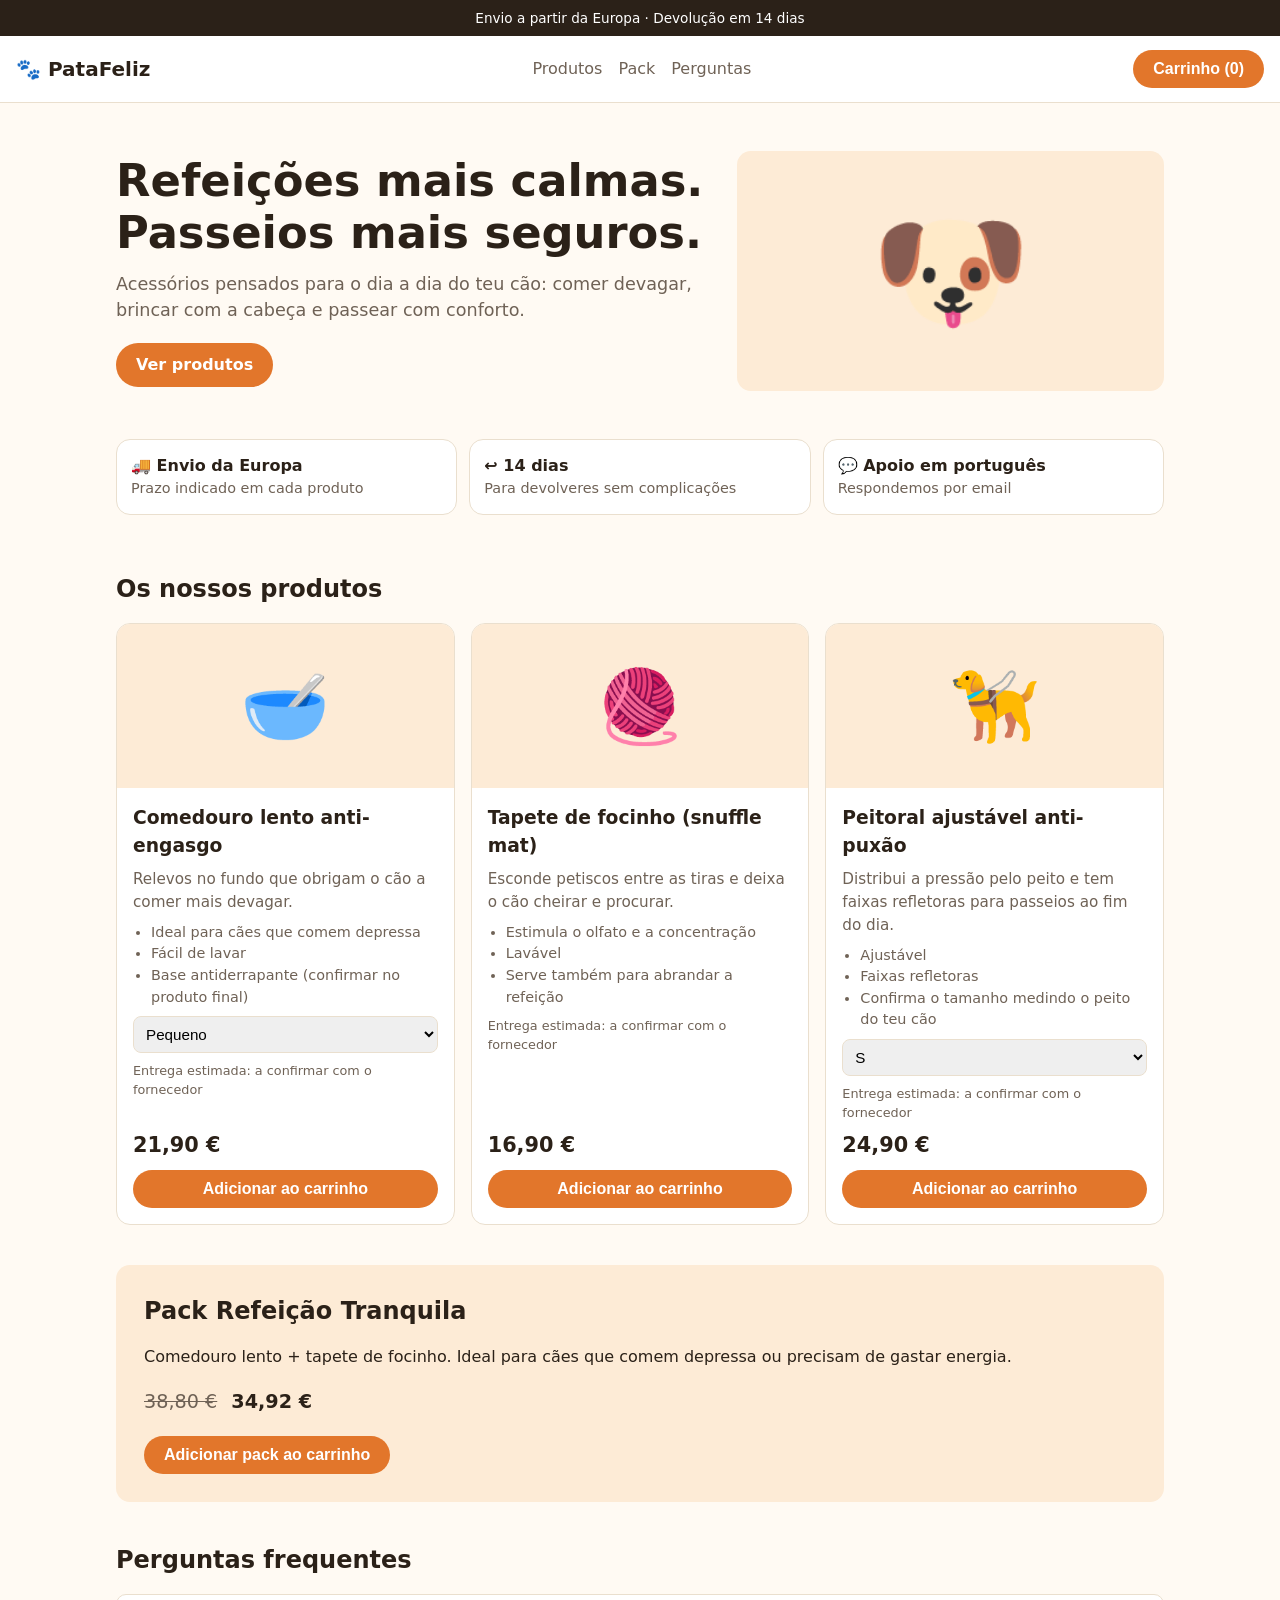
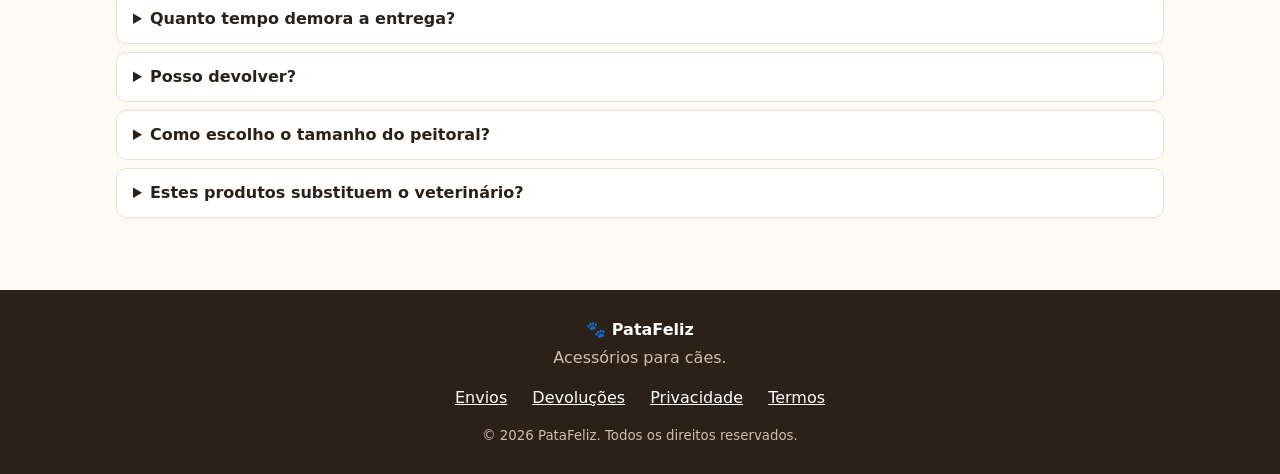
==== index.html @ 1c1d85e0 "Adiciona loja estática de acessórios para cães (dropshipping) Co-Authored-By: Claude Sonnet 5.5 <nor" ====
<!doctype html>
<html lang="pt-PT">
<head>
  <meta charset="utf-8">
  <meta name="viewport" content="width=device-width, initial-scale=1">
  <title>PataFeliz | Acessórios para cães</title>
  <meta name="description" content="Comedouros lentos, tapetes de focinho e peitorais para cães. Enviado a partir da Europa.">
  <link rel="stylesheet" href="styles.css">
</head>
<body>
  <div class="topbar">Envio a partir da Europa · Devolução em 14 dias</div>

  <header class="header">
    <a class="logo" href="#">🐾 PataFeliz</a>
    <nav>
      <a href="#produtos">Produtos</a>
      <a href="#pack">Pack</a>
      <a href="#faq">Perguntas</a>
    </nav>
    <button class="cart-btn" id="cartBtn" aria-label="Abrir carrinho">Carrinho (<span id="cartCount">0</span>)</button>
  </header>

  <main>
    <section class="hero">
      <div class="hero-text">
        <h1>Refeições mais calmas. Passeios mais seguros.</h1>
        <p>Acessórios pensados para o dia a dia do teu cão: comer devagar, brincar com a cabeça e passear com conforto.</p>
        <a class="btn" href="#produtos">Ver produtos</a>
      </div>
      <div class="hero-art" aria-hidden="true">🐶</div>
    </section>

    <section class="benefits">
      <div><strong>🚚 Envio da Europa</strong><span>Prazo indicado em cada produto</span></div>
      <div><strong>↩️ 14 dias</strong><span>Para devolveres sem complicações</span></div>
      <div><strong>💬 Apoio em português</strong><span>Respondemos por email</span></div>
    </section>

    <section id="produtos" class="section">
      <h2>Os nossos produtos</h2>
      <div class="grid" id="productGrid"></div>
    </section>

    <section id="pack" class="section pack">
      <h2>Pack Refeição Tranquila</h2>
      <p>Comedouro lento + tapete de focinho. Ideal para cães que comem depressa ou precisam de gastar energia.</p>
      <p class="pack-price"><span id="packOld"></span> <strong id="packPrice"></strong></p>
      <button class="btn" id="packBtn">Adicionar pack ao carrinho</button>
    </section>

    <section id="faq" class="section">
      <h2>Perguntas frequentes</h2>
      <details><summary>Quanto tempo demora a entrega?</summary><p>O prazo aparece em cada produto e depende do armazém do fornecedor. Recebes o código de seguimento por email assim que a encomenda for expedida.</p></details>
      <details><summary>Posso devolver?</summary><p>Sim. Tens 14 dias após a receção para desistir da compra. Vê os detalhes na <a href="politicas.html#devolucoes">política de devoluções</a>.</p></details>
      <details><summary>Como escolho o tamanho do peitoral?</summary><p>Mede o perímetro do peito do teu cão, no ponto mais largo, e compara com a tabela de tamanhos na página do produto.</p></details>
      <details><summary>Estes produtos substituem o veterinário?</summary><p>Não. São acessórios de conforto e rotina. Se o teu cão tem problemas de saúde ou de comportamento, fala com o veterinário.</p></details>
    </section>
  </main>

  <footer class="footer">
    <div>
      <strong>🐾 PataFeliz</strong>
      <p>Acessórios para cães.</p>
    </div>
    <div>
      <a href="politicas.html#envios">Envios</a>
      <a href="politicas.html#devolucoes">Devoluções</a>
      <a href="politicas.html#privacidade">Privacidade</a>
      <a href="politicas.html#termos">Termos</a>
    </div>
    <small>© <span id="year"></span> PataFeliz. Todos os direitos reservados.</small>
  </footer>

  <aside class="drawer" id="drawer" aria-hidden="true">
    <div class="drawer-head"><h3>O teu carrinho</h3><button id="closeCart" aria-label="Fechar">✕</button></div>
    <div id="cartItems"></div>
    <div class="drawer-foot">
      <p>Total: <strong id="cartTotal">0,00 €</strong></p>
      <button class="btn" id="checkoutBtn">Finalizar compra</button>
      <small id="checkoutNote"></small>
    </div>
  </aside>
  <div class="overlay" id="overlay"></div>

  <script src="app.js"></script>
</body>
</html>
---- styles.css ----
:root {
  --bg: #fffaf3;
  --ink: #2b2118;
  --muted: #6f6256;
  --brand: #e2762b;
  --brand-dark: #b95a18;
  --card: #ffffff;
  --line: #eadfce;
  --radius: 14px;
}
* { box-sizing: border-box; }
body {
  margin: 0;
  font-family: system-ui, -apple-system, "Segoe UI", Roboto, sans-serif;
  background: var(--bg);
  color: var(--ink);
  line-height: 1.5;
}
a { color: var(--brand-dark); }
.topbar { background: var(--ink); color: #fff; text-align: center; padding: 8px 16px; font-size: .85rem; }
.header {
  display: flex; align-items: center; justify-content: space-between; gap: 16px;
  padding: 14px 16px; border-bottom: 1px solid var(--line); background: #fff;
  position: sticky; top: 0; z-index: 10;
}
.logo { font-weight: 800; font-size: 1.25rem; text-decoration: none; color: var(--ink); }
.header nav { display: flex; gap: 16px; }
.header nav a { text-decoration: none; color: var(--muted); }
.cart-btn, .btn {
  background: var(--brand); color: #fff; border: 0; border-radius: 999px;
  padding: 10px 20px; font-size: 1rem; font-weight: 600; cursor: pointer; text-decoration: none; display: inline-block;
}
.cart-btn:hover, .btn:hover { background: var(--brand-dark); }
main { max-width: 1080px; margin: 0 auto; padding: 0 16px; }
.hero { display: grid; grid-template-columns: 1.4fr 1fr; align-items: center; gap: 24px; padding: 48px 0; }
.hero h1 { font-size: clamp(1.8rem, 5vw, 2.8rem); line-height: 1.15; margin: 0 0 12px; }
.hero p { color: var(--muted); font-size: 1.1rem; margin: 0 0 20px; }
.hero-art { font-size: 8rem; text-align: center; background: #fdebd6; border-radius: var(--radius); padding: 24px; }
.benefits { display: grid; grid-template-columns: repeat(3, 1fr); gap: 12px; margin-bottom: 32px; }
.benefits div { background: var(--card); border: 1px solid var(--line); border-radius: var(--radius); padding: 14px; display: flex; flex-direction: column; }
.benefits span { color: var(--muted); font-size: .9rem; }
.section { padding: 24px 0; }
.section h2 { margin: 0 0 16px; }
.grid { display: grid; grid-template-columns: repeat(auto-fill, minmax(260px, 1fr)); gap: 16px; }
.card { background: var(--card); border: 1px solid var(--line); border-radius: var(--radius); overflow: hidden; display: flex; flex-direction: column; }
.card-img { background: #fdebd6; font-size: 4.5rem; text-align: center; padding: 28px 0; }
.card-body { padding: 16px; display: flex; flex-direction: column; gap: 8px; flex: 1; }
.card h3 { margin: 0; }
.card p { margin: 0; color: var(--muted); font-size: .95rem; }
.card ul { margin: 0; padding-left: 18px; color: var(--muted); font-size: .9rem; }
.price { font-size: 1.3rem; font-weight: 800; margin-top: auto; }
.ship { font-size: .8rem; color: var(--muted); }
select { padding: 8px; border-radius: 8px; border: 1px solid var(--line); font-size: .95rem; }
.pack { background: #fdebd6; border-radius: var(--radius); padding: 28px; margin: 16px 0; }
.pack-price { font-size: 1.2rem; }
.pack-price span { text-decoration: line-through; color: var(--muted); margin-right: 8px; }
details { background: var(--card); border: 1px solid var(--line); border-radius: 10px; padding: 12px 16px; margin-bottom: 8px; }
summary { cursor: pointer; font-weight: 600; }
.footer { background: var(--ink); color: #fff; padding: 28px 16px; margin-top: 40px; display: grid; gap: 16px; text-align: center; }
.footer a { color: #fff; margin: 0 10px; }
.footer p { margin: 4px 0 0; color: #cbbfae; }
.footer small { color: #cbbfae; }
.overlay { position: fixed; inset: 0; background: rgba(0,0,0,.4); display: none; z-index: 20; }
.overlay.open { display: block; }
.drawer {
  position: fixed; top: 0; right: 0; height: 100%; width: min(400px, 100%); background: #fff;
  transform: translateX(100%); transition: transform .25s; z-index: 30; display: flex; flex-direction: column;
}
.drawer.open { transform: none; }
.drawer-head { display: flex; justify-content: space-between; align-items: center; padding: 16px; border-bottom: 1px solid var(--line); }
.drawer-head h3 { margin: 0; }
.drawer-head button { background: none; border: 0; font-size: 1.2rem; cursor: pointer; }
#cartItems { flex: 1; overflow: auto; padding: 16px; }
.cart-line { display: flex; justify-content: space-between; gap: 8px; padding: 10px 0; border-bottom: 1px solid var(--line); }
.cart-line small { color: var(--muted); display: block; }
.cart-line button { background: none; border: 0; color: var(--brand-dark); cursor: pointer; }
.drawer-foot { padding: 16px; border-top: 1px solid var(--line); display: grid; gap: 8px; }
.drawer-foot small { color: var(--muted); }
.legal { max-width: 760px; margin: 0 auto; padding: 24px 16px; }
.legal h2 { margin-top: 32px; }
.todo { background: #fff3cd; border: 1px solid #ecd58a; padding: 10px 14px; border-radius: 8px; font-size: .9rem; }
@media (max-width: 720px) {
  .hero { grid-template-columns: 1fr; padding: 28px 0; }
  .hero-art { font-size: 5rem; }
  .benefits { grid-template-columns: 1fr; }
  .header nav { display: none; }
}
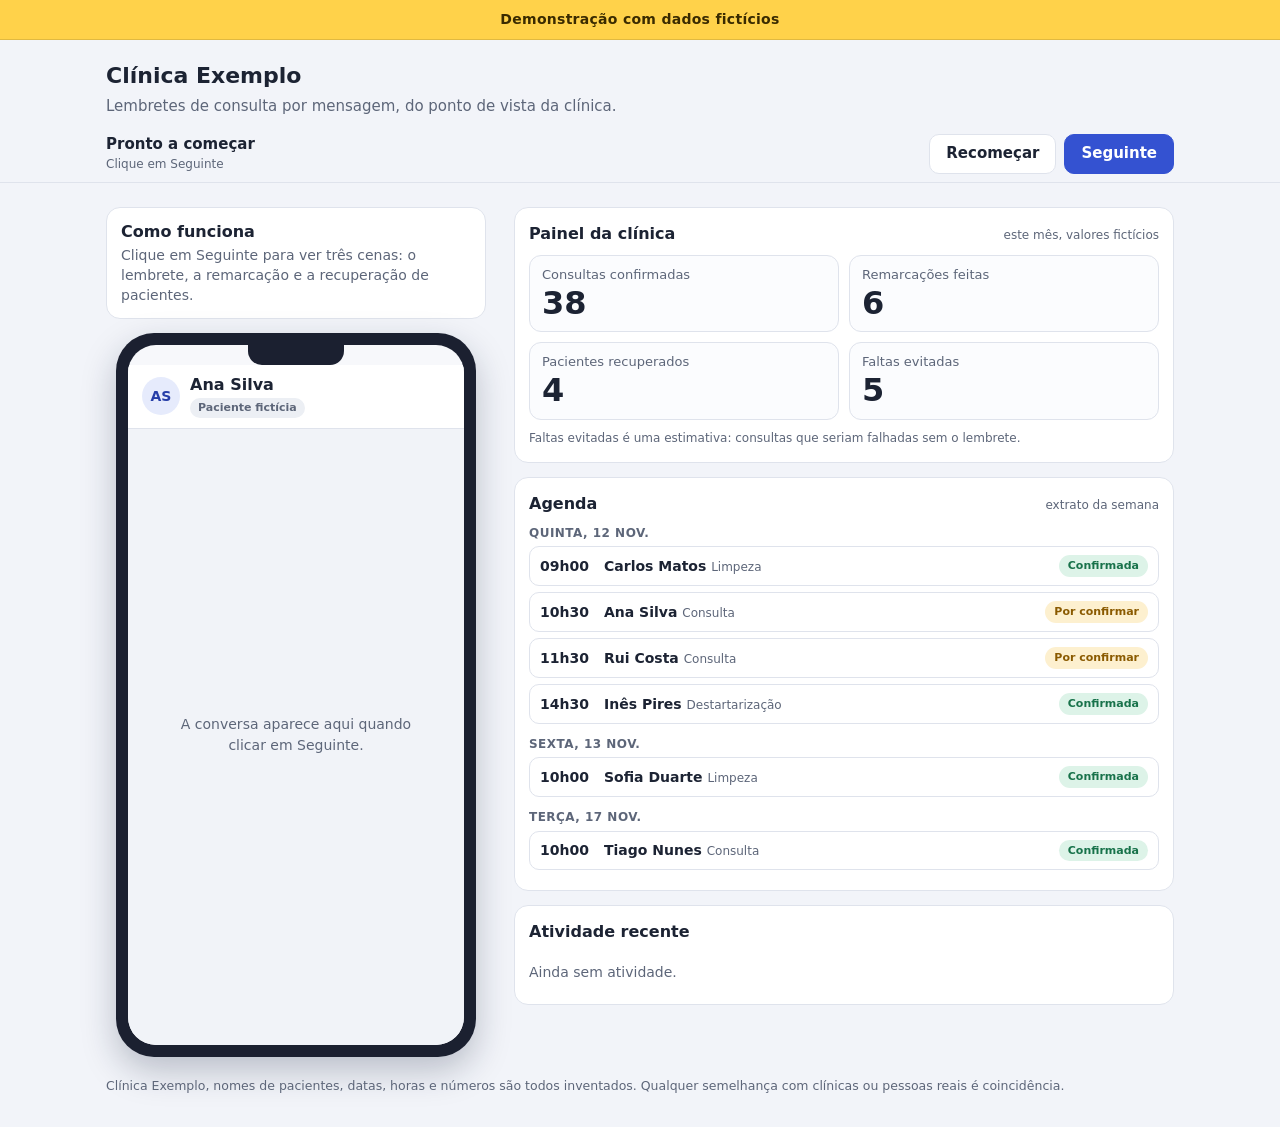
==== commit d1a629c6: "Substitui a loja por uma demonstração de lembretes de consulta da Clínica Exemplo Co-Authored-By: Cl" ====
--- a/index.html
+++ b/index.html
@@ -1,87 +1,533 @@
 <!doctype html>
 <html lang="pt-PT">
 <head>
-  <meta charset="utf-8">
-  <meta name="viewport" content="width=device-width, initial-scale=1">
-  <title>PataFeliz | Acessórios para cães</title>
-  <meta name="description" content="Comedouros lentos, tapetes de focinho e peitorais para cães. Enviado a partir da Europa.">
-  <link rel="stylesheet" href="styles.css">
+<meta charset="utf-8">
+<meta name="viewport" content="width=device-width, initial-scale=1">
+<title>Clínica Exemplo | Lembretes por mensagem</title>
+<meta name="description" content="Demonstração com dados fictícios de um sistema de lembretes de consulta por mensagem.">
+<style>
+  :root {
+    --bg: #f2f4f9;
+    --card: #ffffff;
+    --text: #1c2333;
+    --muted: #5d6679;
+    --line: #dfe3ec;
+    --primary: #3452d1;
+    --primary-dark: #263ea8;
+    --primary-soft: #e6ebfc;
+    --ok: #17724a;
+    --ok-soft: #ddf3e8;
+    --warn: #8a5a00;
+    --warn-soft: #fdf0cf;
+    --free: #5d6679;
+    --free-soft: #eceff4;
+    --banner: #ffd24a;
+    --banner-text: #3a2b00;
+    --banner-h: 40px;
+    --bar-h: 56px;
+  }
+  * { box-sizing: border-box; }
+  html { scroll-behavior: smooth; }
+  body {
+    margin: 0;
+    background: var(--bg);
+    color: var(--text);
+    font-family: system-ui, -apple-system, "Segoe UI", Roboto, Helvetica, Arial, sans-serif;
+    line-height: 1.45;
+    padding-top: var(--banner-h);
+    -webkit-text-size-adjust: 100%;
+  }
+
+  /* Banner fixo */
+  .banner {
+    position: fixed; top: 0; left: 0; right: 0; z-index: 30;
+    height: var(--banner-h);
+    display: flex; align-items: center; justify-content: center;
+    background: var(--banner); color: var(--banner-text);
+    font-weight: 700; font-size: 14px; letter-spacing: .02em;
+    padding: 0 16px; text-align: center;
+    border-bottom: 1px solid rgba(0,0,0,.12);
+  }
+
+  .intro { max-width: 1100px; margin: 0 auto; padding: 20px 16px 8px; }
+  .intro h1 { margin: 0; font-size: 22px; }
+  .intro p { margin: 4px 0 0; color: var(--muted); font-size: 15px; }
+
+  /* Barra de controlo */
+  .controls {
+    position: sticky; top: var(--banner-h); z-index: 20;
+    background: rgba(242,244,249,.96);
+    backdrop-filter: blur(6px);
+    border-bottom: 1px solid var(--line);
+  }
+  .controls-inner {
+    max-width: 1100px; margin: 0 auto; min-height: var(--bar-h);
+    padding: 8px 16px; display: flex; align-items: center; justify-content: space-between; gap: 12px;
+  }
+  .scene-count { font-weight: 700; font-size: 15px; min-width: 0; }
+  .scene-count small { display: block; font-weight: 400; color: var(--muted); font-size: 12px; }
+  .btns { display: flex; gap: 8px; flex-shrink: 0; }
+  button {
+    font: inherit; font-weight: 700; font-size: 15px;
+    min-height: 40px; padding: 0 16px; border-radius: 10px; cursor: pointer;
+    border: 1px solid var(--line); background: var(--card); color: var(--text);
+  }
+  button.primary { background: var(--primary); border-color: var(--primary); color: #fff; }
+  button.primary:hover:not(:disabled) { background: var(--primary-dark); }
+  button:disabled { opacity: .45; cursor: not-allowed; }
+  button:focus-visible { outline: 3px solid #1b1b1b; outline-offset: 2px; }
+
+  /* Layout */
+  .layout {
+    max-width: 1100px; margin: 0 auto; padding: 16px;
+    display: grid; grid-template-columns: 1fr; gap: 20px;
+  }
+  @media (min-width: 860px) {
+    .layout { grid-template-columns: 380px minmax(0, 1fr); align-items: start; gap: 28px; padding-top: 24px; }
+    .panel { position: sticky; top: calc(var(--banner-h) + var(--bar-h) + 16px); }
+  }
+  .col-phone, .panel { min-width: 0; }
+
+  .scene-card {
+    background: var(--card); border: 1px solid var(--line); border-radius: 14px;
+    padding: 12px 14px; margin-bottom: 14px; scroll-margin-top: calc(var(--banner-h) + var(--bar-h) + 12px);
+  }
+  .scene-card h2 { margin: 0 0 2px; font-size: 16px; }
+  .scene-card p { margin: 0; color: var(--muted); font-size: 14px; }
+
+  /* Telemóvel */
+  .phone {
+    width: 100%; max-width: 360px; margin: 0 auto;
+    background: #1b2030; border-radius: 38px; padding: 12px;
+    box-shadow: 0 14px 34px rgba(20,30,60,.25);
+  }
+  .screen {
+    background: #f7f8fb; border-radius: 28px; overflow: hidden;
+    height: 700px; display: flex; flex-direction: column; position: relative;
+  }
+  .notch { width: 96px; height: 20px; background: #1b2030; border-radius: 0 0 14px 14px; margin: 0 auto; flex-shrink: 0; }
+  .chat-head {
+    display: flex; align-items: center; gap: 10px;
+    padding: 10px 14px; background: #fff; border-bottom: 1px solid var(--line); flex-shrink: 0;
+  }
+  .avatar {
+    width: 38px; height: 38px; border-radius: 50%; flex-shrink: 0;
+    background: var(--primary-soft); color: var(--primary-dark);
+    display: flex; align-items: center; justify-content: center; font-weight: 700; font-size: 14px;
+  }
+  .who { min-width: 0; }
+  .cname { font-weight: 700; font-size: 16px; line-height: 1.2; overflow-wrap: anywhere; }
+  .pill {
+    display: inline-block; margin-top: 3px; font-size: 11px; font-weight: 700;
+    padding: 2px 8px; border-radius: 999px; background: var(--free-soft); color: var(--free);
+  }
+  .pill.ok { background: var(--ok-soft); color: var(--ok); }
+  .pill.warn { background: var(--warn-soft); color: var(--warn); }
+  .pill.info { background: var(--primary-soft); color: var(--primary-dark); }
+
+  .chat {
+    flex: 1; overflow-y: auto; padding: 12px 12px 16px;
+    display: flex; flex-direction: column; gap: 8px;
+    background: #f1f3f8;
+  }
+  .empty {
+    margin: auto; text-align: center; color: var(--muted); font-size: 14px; padding: 0 24px;
+  }
+  .divider {
+    align-self: center; font-size: 11px; color: var(--muted); background: #e2e6ef;
+    padding: 3px 10px; border-radius: 999px; text-align: center; max-width: 100%;
+  }
+  .msg {
+    max-width: 84%; padding: 8px 10px 5px; border-radius: 14px; font-size: 14.5px;
+    overflow-wrap: anywhere; white-space: pre-line; animation: pop .22s ease-out;
+  }
+  .msg .who-label { display: block; font-size: 11px; font-weight: 700; margin-bottom: 2px; opacity: .85; }
+  .msg time { display: block; text-align: right; font-size: 10.5px; margin-top: 2px; opacity: .75; }
+  .msg.clinic { align-self: flex-end; background: var(--primary); color: #fff; border-bottom-right-radius: 4px; }
+  .msg.patient { align-self: flex-start; background: #fff; border: 1px solid var(--line); border-bottom-left-radius: 4px; }
+  .typing {
+    display: inline-flex; gap: 4px; padding: 11px 14px; border-radius: 14px; animation: pop .2s ease-out;
+  }
+  .typing.clinic { align-self: flex-end; background: var(--primary); }
+  .typing.patient { align-self: flex-start; background: #fff; border: 1px solid var(--line); }
+  .typing i { width: 6px; height: 6px; border-radius: 50%; background: currentColor; opacity: .4; animation: blink 1s infinite; }
+  .typing.clinic i { color: #fff; }
+  .typing.patient i { color: var(--muted); }
+  .typing i:nth-child(2) { animation-delay: .15s; }
+  .typing i:nth-child(3) { animation-delay: .3s; }
+  @keyframes blink { 0%, 80%, 100% { opacity: .25; } 40% { opacity: 1; } }
+  @keyframes pop { from { opacity: 0; transform: translateY(6px); } to { opacity: 1; transform: none; } }
+
+  /* Painel */
+  .panel-card {
+    background: var(--card); border: 1px solid var(--line); border-radius: 14px; padding: 14px; margin-bottom: 14px;
+    scroll-margin-top: calc(var(--banner-h) + var(--bar-h) + 12px);
+  }
+  .panel-title { margin: 0 0 10px; font-size: 16px; display: flex; justify-content: space-between; gap: 8px; align-items: baseline; flex-wrap: wrap; }
+  .panel-title small { font-weight: 400; color: var(--muted); font-size: 12px; }
+  .kpis { display: grid; grid-template-columns: 1fr 1fr; gap: 10px; }
+  .kpi { border: 1px solid var(--line); border-radius: 12px; padding: 10px 12px; min-width: 0; background: #fbfcfe; }
+  .kpi .label { font-size: 13px; color: var(--muted); }
+  .kpi .row { display: flex; align-items: baseline; gap: 8px; flex-wrap: wrap; }
+  .kpi .value { font-size: 32px; font-weight: 800; line-height: 1.15; display: inline-block; }
+  .kpi .delta { font-size: 12px; font-weight: 700; color: var(--ok); background: var(--ok-soft); padding: 1px 8px; border-radius: 999px; }
+  .kpi .delta[hidden] { display: none; }
+  .kpi .value.bump { animation: bump .7s ease-out; }
+  @keyframes bump { 0% { transform: scale(1); color: var(--text); } 35% { transform: scale(1.18); color: var(--primary); } 100% { transform: scale(1); color: var(--text); } }
+  .note { margin: 10px 0 0; font-size: 12px; color: var(--muted); }
+
+  .day { margin: 12px 0 4px; font-size: 12px; font-weight: 700; color: var(--muted); text-transform: uppercase; letter-spacing: .04em; }
+  .day:first-child { margin-top: 0; }
+  .appt {
+    display: grid; grid-template-columns: 54px minmax(0, 1fr) auto; gap: 10px; align-items: center;
+    padding: 8px 10px; border: 1px solid var(--line); border-radius: 10px; margin-bottom: 6px; background: #fff;
+  }
+  .appt .t { font-weight: 700; font-size: 14px; }
+  .appt .n { font-size: 14px; font-weight: 600; overflow-wrap: anywhere; }
+  .appt .k { font-size: 12px; color: var(--muted); font-weight: 400; }
+  .appt.free { border-style: dashed; background: #f8f9fc; }
+  .appt.free .n { color: var(--muted); font-weight: 400; }
+  .appt.flash { animation: flash 1.6s ease-out; }
+  @keyframes flash { 0% { background: #fff3b8; } 100% { background: #fff; } }
+  .tag { font-size: 11px; font-weight: 700; padding: 3px 9px; border-radius: 999px; white-space: nowrap; }
+  .tag.ok { background: var(--ok-soft); color: var(--ok); }
+  .tag.pending { background: var(--warn-soft); color: var(--warn); }
+  .tag.free { background: var(--free-soft); color: var(--free); }
+  .tag.booked { background: var(--primary-soft); color: var(--primary-dark); }
+
+  .log { list-style: none; margin: 0; padding: 0; }
+  .log li { font-size: 14px; padding: 8px 0; border-top: 1px solid var(--line); overflow-wrap: anywhere; animation: pop .25s ease-out; }
+  .log li:first-child { border-top: 0; }
+  .log .none { color: var(--muted); }
+
+  footer { max-width: 1100px; margin: 0 auto; padding: 4px 16px 32px; color: var(--muted); font-size: 12.5px; }
+
+  @media (max-width: 420px) {
+    .scene-count small { display: none; }
+    button { padding: 0 14px; }
+    .appt { grid-template-columns: 48px minmax(0, 1fr) auto; gap: 8px; padding: 8px; }
+  }
+  @media (prefers-reduced-motion: reduce) {
+    html { scroll-behavior: auto; }
+    *, *::before, *::after { animation-duration: .01ms !important; animation-iteration-count: 1 !important; }
+  }
+</style>
 </head>
 <body>
-  <div class="topbar">Envio a partir da Europa · Devolução em 14 dias</div>
-
-  <header class="header">
-    <a class="logo" href="#">🐾 PataFeliz</a>
-    <nav>
-      <a href="#produtos">Produtos</a>
-      <a href="#pack">Pack</a>
-      <a href="#faq">Perguntas</a>
-    </nav>
-    <button class="cart-btn" id="cartBtn" aria-label="Abrir carrinho">Carrinho (<span id="cartCount">0</span>)</button>
-  </header>
-
-  <main>
-    <section class="hero">
-      <div class="hero-text">
-        <h1>Refeições mais calmas. Passeios mais seguros.</h1>
-        <p>Acessórios pensados para o dia a dia do teu cão: comer devagar, brincar com a cabeça e passear com conforto.</p>
-        <a class="btn" href="#produtos">Ver produtos</a>
+
+<div class="banner" role="note">Demonstração com dados fictícios</div>
+
+<div class="intro">
+  <h1>Clínica Exemplo</h1>
+  <p>Lembretes de consulta por mensagem, do ponto de vista da clínica.</p>
+</div>
+
+<div class="controls">
+  <div class="controls-inner">
+    <div class="scene-count" id="sceneCount">Pronto a começar<small id="sceneName">Clique em Seguinte</small></div>
+    <div class="btns">
+      <button type="button" id="resetBtn">Recomeçar</button>
+      <button type="button" id="nextBtn" class="primary">Seguinte</button>
+    </div>
+  </div>
+</div>
+
+<main class="layout">
+  <section class="col-phone" aria-label="Conversa de demonstração">
+    <div class="scene-card" id="sceneCard">
+      <h2 id="capTitle">Como funciona</h2>
+      <p id="capText">Clique em Seguinte para ver três cenas: o lembrete, a remarcação e a recuperação de pacientes.</p>
+    </div>
+    <div class="phone">
+      <div class="screen">
+        <div class="notch"></div>
+        <div class="chat-head">
+          <div class="avatar" id="avatar">AS</div>
+          <div class="who">
+            <div class="cname" id="cname">Ana Silva</div>
+            <span class="pill" id="statusPill">Paciente fictícia</span>
+          </div>
+        </div>
+        <div class="chat" id="chat" aria-live="polite">
+          <div class="empty" id="empty">A conversa aparece aqui quando clicar em Seguinte.</div>
+        </div>
       </div>
-      <div class="hero-art" aria-hidden="true">🐶</div>
-    </section>
-
-    <section class="benefits">
-      <div><strong>🚚 Envio da Europa</strong><span>Prazo indicado em cada produto</span></div>
-      <div><strong>↩️ 14 dias</strong><span>Para devolveres sem complicações</span></div>
-      <div><strong>💬 Apoio em português</strong><span>Respondemos por email</span></div>
-    </section>
-
-    <section id="produtos" class="section">
-      <h2>Os nossos produtos</h2>
-      <div class="grid" id="productGrid"></div>
-    </section>
-
-    <section id="pack" class="section pack">
-      <h2>Pack Refeição Tranquila</h2>
-      <p>Comedouro lento + tapete de focinho. Ideal para cães que comem depressa ou precisam de gastar energia.</p>
-      <p class="pack-price"><span id="packOld"></span> <strong id="packPrice"></strong></p>
-      <button class="btn" id="packBtn">Adicionar pack ao carrinho</button>
-    </section>
-
-    <section id="faq" class="section">
-      <h2>Perguntas frequentes</h2>
-      <details><summary>Quanto tempo demora a entrega?</summary><p>O prazo aparece em cada produto e depende do armazém do fornecedor. Recebes o código de seguimento por email assim que a encomenda for expedida.</p></details>
-      <details><summary>Posso devolver?</summary><p>Sim. Tens 14 dias após a receção para desistir da compra. Vê os detalhes na <a href="politicas.html#devolucoes">política de devoluções</a>.</p></details>
-      <details><summary>Como escolho o tamanho do peitoral?</summary><p>Mede o perímetro do peito do teu cão, no ponto mais largo, e compara com a tabela de tamanhos na página do produto.</p></details>
-      <details><summary>Estes produtos substituem o veterinário?</summary><p>Não. São acessórios de conforto e rotina. Se o teu cão tem problemas de saúde ou de comportamento, fala com o veterinário.</p></details>
-    </section>
-  </main>
-
-  <footer class="footer">
-    <div>
-      <strong>🐾 PataFeliz</strong>
-      <p>Acessórios para cães.</p>
     </div>
-    <div>
-      <a href="politicas.html#envios">Envios</a>
-      <a href="politicas.html#devolucoes">Devoluções</a>
-      <a href="politicas.html#privacidade">Privacidade</a>
-      <a href="politicas.html#termos">Termos</a>
+  </section>
+
+  <section class="panel" aria-label="Painel da clínica" id="panel">
+    <div class="panel-card">
+      <h2 class="panel-title">Painel da clínica <small>este mês, valores fictícios</small></h2>
+      <div class="kpis">
+        <div class="kpi"><div class="label">Consultas confirmadas</div><div class="row"><span class="value" id="v-confirmed">38</span><span class="delta" id="d-confirmed" hidden>+1</span></div></div>
+        <div class="kpi"><div class="label">Remarcações feitas</div><div class="row"><span class="value" id="v-resched">6</span><span class="delta" id="d-resched" hidden>+1</span></div></div>
+        <div class="kpi"><div class="label">Pacientes recuperados</div><div class="row"><span class="value" id="v-recovered">4</span><span class="delta" id="d-recovered" hidden>+1</span></div></div>
+        <div class="kpi"><div class="label">Faltas evitadas</div><div class="row"><span class="value" id="v-avoided">5</span><span class="delta" id="d-avoided" hidden>+1</span></div></div>
+      </div>
+      <p class="note">Faltas evitadas é uma estimativa: consultas que seriam falhadas sem o lembrete.</p>
     </div>
-    <small>© <span id="year"></span> PataFeliz. Todos os direitos reservados.</small>
-  </footer>
-
-  <aside class="drawer" id="drawer" aria-hidden="true">
-    <div class="drawer-head"><h3>O teu carrinho</h3><button id="closeCart" aria-label="Fechar">✕</button></div>
-    <div id="cartItems"></div>
-    <div class="drawer-foot">
-      <p>Total: <strong id="cartTotal">0,00 €</strong></p>
-      <button class="btn" id="checkoutBtn">Finalizar compra</button>
-      <small id="checkoutNote"></small>
+
+    <div class="panel-card">
+      <h2 class="panel-title">Agenda <small>extrato da semana</small></h2>
+      <div id="agenda"></div>
     </div>
-  </aside>
-  <div class="overlay" id="overlay"></div>
-
-  <script src="app.js"></script>
+
+    <div class="panel-card">
+      <h2 class="panel-title">Atividade recente</h2>
+      <ul class="log" id="log"><li class="none">Ainda sem atividade.</li></ul>
+    </div>
+  </section>
+</main>
+
+<footer>
+  Clínica Exemplo, nomes de pacientes, datas, horas e números são todos inventados. Qualquer semelhança com clínicas ou pessoas reais é coincidência.
+</footer>
+
+<script>
+(function () {
+  'use strict';
+
+  var $ = function (s) { return document.querySelector(s); };
+  var chat = $('#chat'), nextBtn = $('#nextBtn'), resetBtn = $('#resetBtn');
+  var reduced = window.matchMedia('(prefers-reduced-motion: reduce)').matches;
+  var speed = reduced ? 0.15 : 1;
+
+  var DAYS = { 12: 'Quinta, 12 nov.', 13: 'Sexta, 13 nov.', 17: 'Terça, 17 nov.' };
+  var STATUS = { ok: 'Confirmada', pending: 'Por confirmar', free: 'Livre', booked: 'Marcada' };
+
+  var state, token = 0, current = 0, busy = false;
+
+  function freshState() {
+    return {
+      kpi: { confirmed: 38, resched: 6, recovered: 4, avoided: 5 },
+      agenda: [
+        { id: 'carlos', d: 12, t: '09h00', n: 'Carlos Matos', k: 'Limpeza', s: 'ok' },
+        { id: 'ana', d: 12, t: '10h30', n: 'Ana Silva', k: 'Consulta', s: 'pending' },
+        { id: 'rui', d: 12, t: '11h30', n: 'Rui Costa', k: 'Consulta', s: 'pending' },
+        { id: 'ines', d: 12, t: '14h30', n: 'Inês Pires', k: 'Destartarização', s: 'ok' },
+        { id: 'sofia', d: 13, t: '10h00', n: 'Sofia Duarte', k: 'Limpeza', s: 'ok' },
+        { id: 'tiago', d: 17, t: '10h00', n: 'Tiago Nunes', k: 'Consulta', s: 'ok' }
+      ],
+      log: [],
+      flash: null
+    };
+  }
+
+  /* Painel */
+  function renderAgenda() {
+    var rows = state.agenda.slice().sort(function (a, b) { return a.d - b.d || (a.t < b.t ? -1 : 1); });
+    var html = '', lastDay = null;
+    rows.forEach(function (r) {
+      if (r.d !== lastDay) { html += '<div class="day">' + DAYS[r.d] + '</div>'; lastDay = r.d; }
+      html += '<div class="appt ' + (r.s === 'free' ? 'free ' : '') + (state.flash === r.id ? 'flash' : '') + '">' +
+        '<span class="t">' + r.t + '</span>' +
+        '<span class="n">' + r.n + (r.k ? ' <span class="k">' + r.k + '</span>' : '') + '</span>' +
+        '<span class="tag ' + r.s + '">' + STATUS[r.s] + '</span></div>';
+    });
+    $('#agenda').innerHTML = html;
+  }
+  function renderLog() {
+    $('#log').innerHTML = state.log.length
+      ? state.log.map(function (l) { return '<li>' + l + '</li>'; }).join('')
+      : '<li class="none">Ainda sem atividade.</li>';
+  }
+  function renderKpis() {
+    ['confirmed', 'resched', 'recovered', 'avoided'].forEach(function (k) {
+      $('#v-' + k).textContent = state.kpi[k];
+      $('#d-' + k).hidden = true;
+    });
+  }
+  function bump(k, by) {
+    state.kpi[k] += by;
+    var v = $('#v-' + k), d = $('#d-' + k);
+    v.textContent = state.kpi[k];
+    d.textContent = '+' + by;
+    d.hidden = false;
+    v.classList.remove('bump'); void v.offsetWidth; v.classList.add('bump');
+  }
+  function clearDeltas() {
+    ['confirmed', 'resched', 'recovered', 'avoided'].forEach(function (k) { $('#d-' + k).hidden = true; });
+    state.flash = null;
+  }
+  function row(id) { return state.agenda.filter(function (r) { return r.id === id; })[0]; }
+  function addLog(text) { state.log.unshift(text); renderLog(); }
+
+  /* Cenas */
+  var scenes = [
+    {
+      name: 'Lembrete',
+      title: 'Cena 1: lembrete 48 horas antes',
+      text: 'A clínica envia o lembrete automaticamente. A paciente responde 1 e a consulta fica confirmada.',
+      done: 'A consulta da Ana ficou confirmada, sem qualquer telefonema da receção.',
+      contact: { name: 'Ana Silva', ini: 'AS', status: 'Por confirmar', tone: 'warn' },
+      steps: [
+        { k: 'divider', text: 'Terça, 10 nov. · 48 horas antes da consulta' },
+        { k: 'msg', from: 'clinic', time: '10:30', text: 'Olá Ana, lembramos a sua consulta de dia 12 de novembro às 10h30. Responda 1 para confirmar ou 2 para remarcar.' },
+        { k: 'msg', from: 'patient', time: '10:42', text: '1' },
+        { k: 'status', text: 'Confirmada', tone: 'ok' },
+        { k: 'panel', fn: function () {
+            row('ana').s = 'ok'; state.flash = 'ana'; renderAgenda();
+            bump('confirmed', 1);
+            addLog('Ana Silva confirmou a consulta de dia 12 às 10h30.');
+        } },
+        { k: 'msg', from: 'clinic', time: '10:42', text: 'Obrigado, Ana! A sua consulta está confirmada. Até dia 12.' }
+      ]
+    },
+    {
+      name: 'Remarcação',
+      title: 'Cena 2: remarcação',
+      text: 'O Rui não pode ir. Responde 2, o sistema propõe três horários livres e ele escolhe um. A agenda atualiza sozinha.',
+      done: 'O horário de quinta ficou livre para outro paciente e o Rui não faltou.',
+      contact: { name: 'Rui Costa', ini: 'RC', status: 'Por confirmar', tone: 'warn' },
+      steps: [
+        { k: 'divider', text: 'Terça, 10 nov. · 48 horas antes da consulta' },
+        { k: 'msg', from: 'clinic', time: '11:00', text: 'Olá Rui, lembramos a sua consulta de dia 12 de novembro às 11h30. Responda 1 para confirmar ou 2 para remarcar.' },
+        { k: 'msg', from: 'patient', time: '11:06', text: '2' },
+        { k: 'status', text: 'A remarcar', tone: 'info' },
+        { k: 'msg', from: 'clinic', time: '11:06', text: 'Sem problema, Rui. Estes horários estão livres:\n1. Sexta, dia 13, às 09h00\n2. Sexta, dia 13, às 15h30\n3. Segunda, dia 16, às 11h00\nResponda 1, 2 ou 3.' },
+        { k: 'msg', from: 'patient', time: '11:08', text: '2' },
+        { k: 'status', text: 'Remarcada', tone: 'ok' },
+        { k: 'panel', fn: function () {
+            var r = row('rui'); r.s = 'free'; r.n = 'Horário livre'; r.k = '';
+            state.agenda.push({ id: 'rui2', d: 13, t: '15h30', n: 'Rui Costa', k: 'Consulta', s: 'ok' });
+            state.flash = 'rui2'; renderAgenda();
+            bump('resched', 1); bump('confirmed', 1); bump('avoided', 1);
+            addLog('Rui Costa remarcou para sexta, dia 13 às 15h30. O horário de quinta ficou livre.');
+        } },
+        { k: 'msg', from: 'clinic', time: '11:08', text: 'Remarcado! A sua nova consulta é na sexta, dia 13 de novembro, às 15h30. Até lá!' }
+      ]
+    },
+    {
+      name: 'Recuperação',
+      title: 'Cena 3: recuperação de pacientes',
+      text: 'A Marta não vem há 8 meses. A clínica convida-a a marcar uma revisão e ela aceita.',
+      done: 'Uma paciente que tinha deixado de vir tem outra vez consulta marcada.',
+      contact: { name: 'Marta Lopes', ini: 'ML', status: 'Inativa há 8 meses', tone: 'warn' },
+      steps: [
+        { k: 'divider', text: 'Quarta, 11 nov. · campanha de revisão' },
+        { k: 'msg', from: 'clinic', time: '15:00', text: 'Olá Marta, já passaram 8 meses desde a sua última visita à Clínica Exemplo. Que tal marcarmos uma consulta de revisão? Temos terça, dia 17, às 17h00. Quer que reservemos?' },
+        { k: 'msg', from: 'patient', time: '15:21', text: 'Sim, por favor!' },
+        { k: 'status', text: 'Consulta marcada', tone: 'ok' },
+        { k: 'panel', fn: function () {
+            state.agenda.push({ id: 'marta', d: 17, t: '17h00', n: 'Marta Lopes', k: 'Revisão', s: 'booked' });
+            state.flash = 'marta'; renderAgenda();
+            bump('recovered', 1);
+            addLog('Marta Lopes aceitou a revisão de dia 17 às 17h00. Paciente recuperada.');
+        } },
+        { k: 'msg', from: 'clinic', time: '15:21', text: 'Reservado, Marta! Terça, dia 17 de novembro, às 17h00. Enviamos um lembrete 48 horas antes.' }
+      ]
+    }
+  ];
+
+  /* Chat */
+  function setContact(c) {
+    $('#cname').textContent = c.name;
+    $('#avatar').textContent = c.ini;
+    setStatus(c.status, c.tone);
+  }
+  function setStatus(text, tone) {
+    var p = $('#statusPill');
+    p.textContent = text;
+    p.className = 'pill' + (tone ? ' ' + tone : '');
+  }
+  function scrollChat() { chat.scrollTop = chat.scrollHeight; }
+  function clearEmpty() { var e = $('#empty'); if (e) e.remove(); }
+  function addDivider(text) {
+    clearEmpty();
+    var d = document.createElement('div'); d.className = 'divider'; d.textContent = text;
+    chat.appendChild(d); scrollChat();
+  }
+  function addTyping(from) {
+    clearEmpty();
+    var t = document.createElement('div'); t.className = 'typing ' + from;
+    t.innerHTML = '<i></i><i></i><i></i>';
+    chat.appendChild(t); scrollChat();
+    return t;
+  }
+  function addMsg(from, text, time) {
+    clearEmpty();
+    var m = document.createElement('div'); m.className = 'msg ' + from;
+    if (from === 'clinic') {
+      var l = document.createElement('span'); l.className = 'who-label'; l.textContent = 'Clínica Exemplo';
+      m.appendChild(l);
+    }
+    m.appendChild(document.createTextNode(text));
+    var tm = document.createElement('time'); tm.textContent = time;
+    m.appendChild(tm);
+    chat.appendChild(m); scrollChat();
+  }
+
+  function wait(ms, tok) {
+    return new Promise(function (res) { setTimeout(function () { res(tok === token); }, ms * speed); });
+  }
+  function isNarrow() { return window.matchMedia('(max-width: 859px)').matches; }
+  function goTo(sel) {
+    if (isNarrow()) { $(sel).scrollIntoView({ behavior: reduced ? 'auto' : 'smooth', block: 'start' }); }
+  }
+
+  function updateControls() {
+    nextBtn.disabled = busy || current >= scenes.length;
+    nextBtn.textContent = 'Seguinte';
+    resetBtn.disabled = false;
+  }
+
+  async function play(i) {
+    var tok = ++token, sc = scenes[i];
+    busy = true; updateControls();
+    clearDeltas();
+    chat.innerHTML = '';
+    setContact(sc.contact);
+    $('#sceneCount').firstChild.nodeValue = 'Cena ' + (i + 1) + ' de ' + scenes.length;
+    $('#sceneName').textContent = sc.name;
+    $('#capTitle').textContent = sc.title;
+    $('#capText').textContent = sc.text;
+    goTo('#sceneCard');
+
+    for (var s = 0; s < sc.steps.length; s++) {
+      var st = sc.steps[s];
+      if (st.k === 'divider') {
+        addDivider(st.text);
+        if (!(await wait(500, tok))) return;
+      } else if (st.k === 'msg') {
+        var ty = addTyping(st.from);
+        if (!(await wait(st.from === 'clinic' ? 800 : 1000, tok))) return;
+        ty.remove();
+        addMsg(st.from, st.text, st.time);
+        if (!(await wait(700, tok))) return;
+      } else if (st.k === 'status') {
+        setStatus(st.text, st.tone);
+        if (!(await wait(500, tok))) return;
+      } else if (st.k === 'panel') {
+        st.fn();
+        if (!(await wait(900, tok))) return;
+      }
+    }
+    $('#capText').textContent = sc.done;
+    current = i + 1; busy = false; updateControls();
+    if (current >= scenes.length) { $('#sceneName').textContent = 'Fim. Clique em Recomeçar'; }
+    if (!(await wait(500, tok))) return;
+    goTo('#panel');
+  }
+
+  function reset() {
+    token++; busy = false; current = 0;
+    state = freshState();
+    chat.innerHTML = '<div class="empty" id="empty">A conversa aparece aqui quando clicar em Seguinte.</div>';
+    setContact({ name: 'Ana Silva', ini: 'AS', status: 'Paciente fictícia', tone: '' });
+    $('#sceneCount').firstChild.nodeValue = 'Pronto a começar';
+    $('#sceneName').textContent = 'Clique em Seguinte';
+    $('#capTitle').textContent = 'Como funciona';
+    $('#capText').textContent = 'Clique em Seguinte para ver três cenas: o lembrete, a remarcação e a recuperação de pacientes.';
+    renderKpis(); renderAgenda(); renderLog(); updateControls();
+    window.scrollTo({ top: 0, behavior: reduced ? 'auto' : 'smooth' });
+  }
+
+  nextBtn.addEventListener('click', function () { if (!busy && current < scenes.length) { play(current); } });
+  resetBtn.addEventListener('click', reset);
+
+  reset();
+  window.scrollTo(0, 0);
+})();
+</script>
 </body>
 </html>
